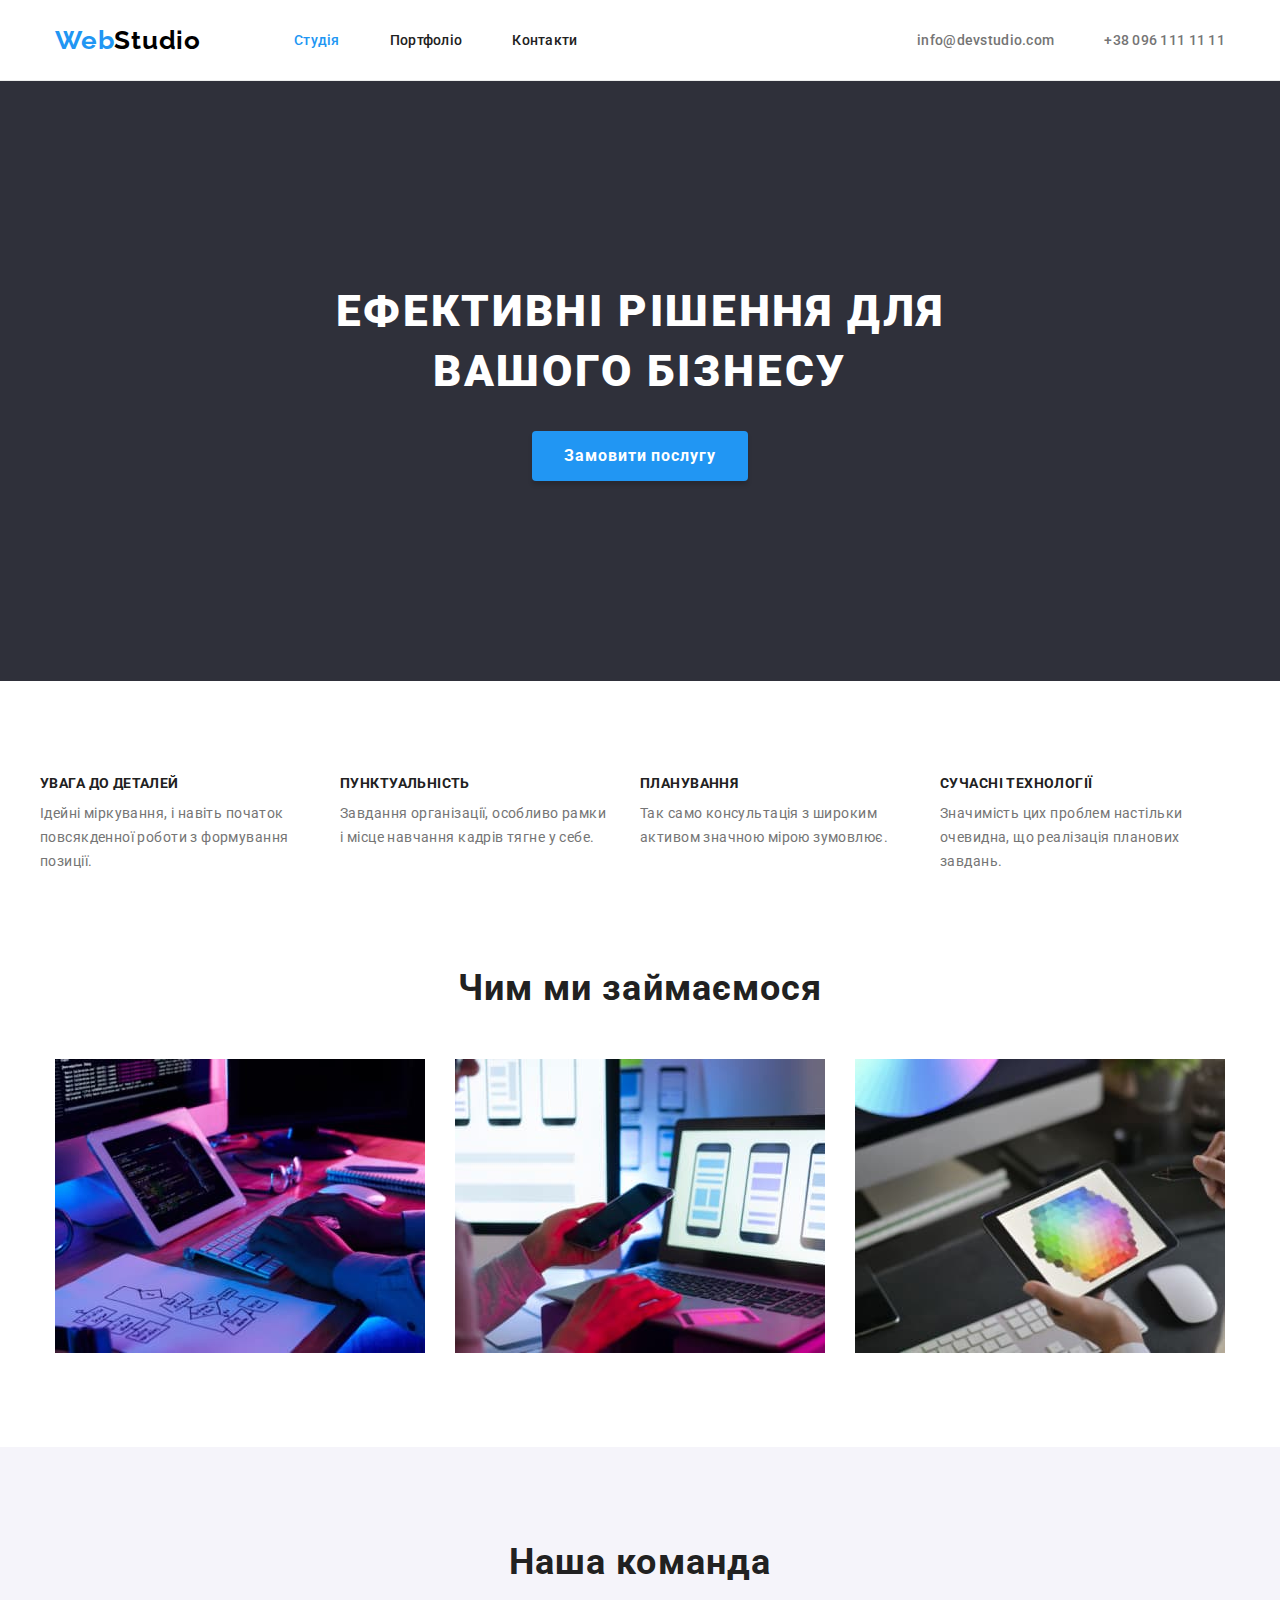
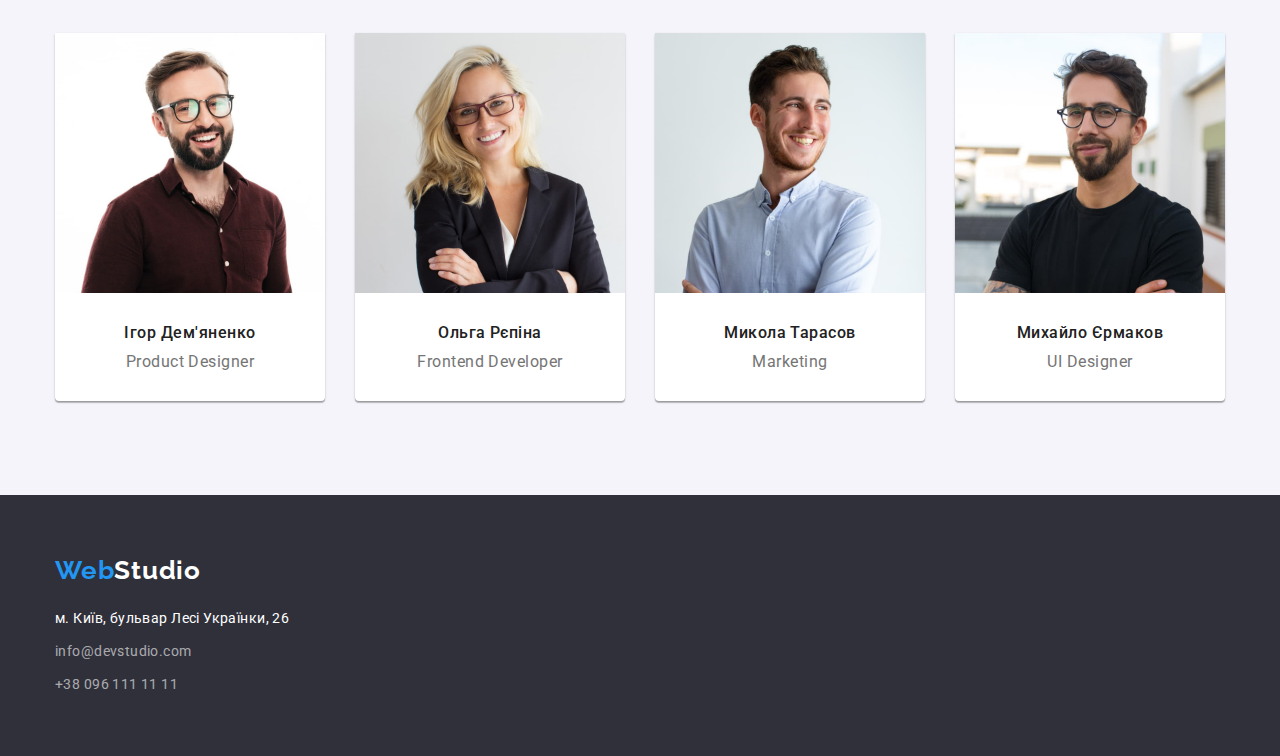
==== index.html @ 092432f2 "копіює файли проекту" ====
<!DOCTYPE html>
<html lang="uk">
  <head>
    <meta charset="UTF-8" />
    <meta http-equiv="X-UA-Compatible" content="IE=edge" />
    <meta name="viewport" content="width=device-width, initial-scale=1.0" />
    <title>WebStudio</title>
    <link rel="preconnect" href="https://fonts.googleapis.com" />
    <link rel="preconnect" href="https://fonts.gstatic.com" crossorigin />
    <link
      href="https://fonts.googleapis.com/css2?family=Raleway:wght@700&family=Roboto:wght@400;500;700;900&display=swap"
      rel="stylesheet"
    />
    <link
      rel="stylesheet"
      href="https://cdnjs.cloudflare.com/ajax/libs/modern-normalize/1.1.0/modern-normalize.min.css"
    />
    <link rel="stylesheet" href="./css/styles.css" />
  </head>
  <body>
    <header class="header">
      <div class="header-container container">
        <nav class="header-nav">
          <a href="/" class="logo link"
            ><span class="logo-first">Web</span
            ><span class="logo-second">Studio</span></a
          >
          <ul class="site-nav list">
            <li class="item"><a href="" class="link current">Студія</a></li>
            <li class="item">
              <a href="./portfolio.html" class="link">Портфоліо</a>
            </li>
            <li class="item"><a href="" class="link">Контакти</a></li>
          </ul>
        </nav>
        <ul class="address-header list">
          <li class="item">
            <a href="mailto:info@devstudio.com" class="header-contacts link"
              >info@devstudio.com</a
            >
          </li>
          <li class="item">
            <a href="tel:+380961111111" class="header-contacts link"
              >+38 096 111 11 11</a
            >
          </li>
        </ul>
      </div>
    </header>
    <main>
      <section class="hero">
        <div class="container">
          <h1 class="hero-title">
            Ефективні рішення для <br />
            вашого бізнесу
          </h1>
          <button type="button" class="button-hero">Замовити послугу</button>
        </div>
      </section>
      <section class="benefits section">
        <div class="container">
          <h2 class="section-title visually-hidden">Наші переваги</h2>
          <ul class="benefits-list list">
            <li class="item">
              <h3 class="title-benefits">УВАГА ДО ДЕТАЛЕЙ</h3>
              <p class="text-benefits">
                Ідейні міркування, і навіть початок повсякденної роботи з
                формування позиції.
              </p>
            </li>
            <li class="item">
              <h3 class="title-benefits">ПУНКТУАЛЬНІСТЬ</h3>
              <p class="text-benefits">
                Завдання організації, особливо рамки і місце навчання кадрів
                тягне у себе.
              </p>
            </li>
            <li class="item">
              <h3 class="title-benefits">ПЛАНУВАННЯ</h3>
              <p class="text-benefits">
                Так само консультація з широким активом значною мірою зумовлює.
              </p>
            </li>
            <li class="item">
              <h3 class="title-benefits">СУЧАСНІ ТЕХНОЛОГІЇ</h3>
              <p class="text-benefits">
                Значимість цих проблем настільки очевидна, що реалізація
                планових завдань.
              </p>
            </li>
          </ul>
        </div>
      </section>
      <section class="specialization section">
        <div class="container">
          <h2 class="specialization-title section-title">Чим ми займаємося</h2>
          <ul class="specialization-list list">
            <li class="item">
              <img
                class="specialization-image"
                src="./images/specialization1.jpg"
                alt="фронтенд"
                width="370"
              />
            </li>
            <li class="item">
              <img
                class="specialization-image"
                src="./images/specialization2.jpg"
                alt="розробка додатків"
                width="370"
              />
            </li>
            <li class="item">
              <img
                class="specialization-image"
                src="./images/specialization3.jpg"
                alt="розробка дизайну"
                width="370"
              />
            </li>
          </ul>
        </div>
      </section>
      <section class="team section">
        <div class="container">
          <h2 class="team-title section-title">Наша команда</h2>
          <ul class="team-list list">
            <li class="card-team">
              <img
                src="./images/igor-dem.jpg"
                alt="Product Designer Igor "
                width="270"
              />
              <h3 class="tean-name">Ігор Дем'яненко</h3>
              <p class="team-job">Product Designer</p>
            </li>
            <li class="card-team">
              <img
                src="./images/olga-rep.jpg"
                alt="Frontend Developer Olga"
                width="270"
              />
              <h3 class="tean-name">Ольга Рєпіна</h3>
              <p class="team-job">Frontend Developer</p>
            </li>
            <li class="card-team">
              <img
                src="./images/mukola-tar.jpg"
                alt="Marketing Mukola"
                width="270"
              />
              <h3 class="tean-name">Микола Тарасов</h3>
              <p class="team-job">Marketing</p>
            </li>
            <li class="card-team">
              <img
                src="./images/muxailo-erm.jpg"
                alt="Designer Muxailo"
                width="270"
              />
              <h3 class="tean-name">Михайло Єрмаков</h3>
              <p class="team-job">UI Designer</p>
            </li>
          </ul>
        </div>
      </section>
    </main>
    <footer class="footer">
      <div class="footer-container container">
        <a href="/" class="logo link"
          ><span class="logo-first">Web</span
          ><span class="logo-footer">Studio</span></a
        >
        <address class="address-footer">
          <ul class="address-footer-list list">
            <li class="item">
              <a
                href="https://goo.gl/maps/XgjmKiaME6EHn6Jn9"
                target="_blank"
                rel="noopener noreferrer nofollow"
                class="address-footer-lokation link"
                >м. Київ, бульвар Лесі Українки, 26</a
              >
            </li>
            <li class="item">
              <a
                href="mailto:info@devstudio.com"
                class="address-footer-link link"
                >info@devstudio.com</a
              >
            </li>
            <li class="item">
              <a href="tel:+380961111111" class="address-footer-link link"
                >+38 096 111 11 11</a
              >
            </li>
          </ul>
        </address>
      </div>
    </footer>
  </body>
</html>
---- css/styles.css ----
:root {
  --primery-text-color: #757575;
  --title-text-color: #212121;
  --accent-color: #2196f3;
  --accent-color-text: #ffffff;
  --background-color: #ffffff;
  --background-color-second: #f5f4fa;
  --backgraund-color-footer: #2f303a;
  --logo-font: "Raleway";
  --margin-card: 30px;
}

/* General style */

h1,
h2,
h3,
h4,
h5,
h6,
p,
ul {
  padding: 0px;
  margin: 0px;
}

img {
  display: block;
  max-width: 100%;
}

body {
  background-color: var(--background-color);
  color: var(--primery-text-color);
  font-family: "Roboto", sans-serif;
}

.list {
  list-style: none;
}

.link {
  text-decoration: none;
}

.button-pointer {
  cursor: pointer;
}

.container {
  width: 1200px;
  padding: 0px 15px;
  margin-right: auto;
  margin-left: auto;
  /* outline: 1px solid tomato; */
}

.section {
  padding-top: 94px;
  padding-bottom: 94px;
  /* padding-right: 15px;
  padding-left: 15px; */
}

/* header */
.header {
  border-bottom: 1px solid #ececec;
}

.logo {
  font-family: var(--logo-font);
  font-weight: 700;
  font-size: 26px;
  line-height: calc(31 / 26);
  letter-spacing: 0.03em;
}

.logo-first {
  color: var(--accent-color);
}

.logo-second {
  color: #000000;
}

.logo-footer {
  color: #ffffff;
}

/* Site navigatiot */

.header-container {
  display: flex;
  align-items: center;
  margin-top: 0px;
  margin-bottom: 0px;
}

.header-nav {
  display: flex;
  margin-top: 0px;
  margin-bottom: 0px;
  align-items: center;
}

.site-nav {
  display: flex;
  margin-top: 0px;
  margin-bottom: 0px;
  margin-left: 93px;
  padding-left: 0px;
}

.site-nav .item:not(:last-child) {
  margin-right: 50px;
}

.site-nav .link {
  display: block;
  font-weight: 500;
  font-size: 14px;
  line-height: calc(16 / 14);
  letter-spacing: 0.02em;
  color: var(--title-text-color);
  padding-top: 32px;
  padding-bottom: 32px;
}

.header-nav .link:hover,
.header-nav .link:focus {
  color: var(--accent-color);
}

.site-nav .link.current {
  color: var(--accent-color);
}

.address-header {
  display: flex;
  padding-left: 0px;
  margin-left: auto;
  margin-top: 0px;
  margin-bottom: 0px;
}

.address-header .item:not(:last-child) {
  margin-right: 50px;
}

.header-contacts {
  display: block;
  font-weight: 500;
  font-size: 14px;
  line-height: calc(16 / 14);
  letter-spacing: 0.02em;
  color: var(--primery-text-color);
  padding-top: 32px;
  padding-bottom: 32px;
}

.header-contacts:hover,
.header-contacts:focus {
  color: var(--accent-color);
}

/* Section hero */
.hero {
  background-color: var(--backgraund-color-footer);
  text-align: center;
  padding-top: 200px;
  padding-bottom: 200px;
}

.hero-title {
  font-weight: 900;
  font-size: 44px;
  line-height: calc(60 / 44);
  /* text-align: center; */
  margin-bottom: 30px;
  letter-spacing: 0.06em;
  text-transform: uppercase;
  color: var(--background-color);
}

.button-hero {
  padding-top: 10px;
  padding-bottom: 10px;
  padding-right: 32px;
  padding-left: 32px;
  background-color: var(--accent-color);
  box-shadow: 0px 4px 4px rgba(0, 0, 0, 0.15);
  border-radius: 4px;
  font-family: inherit;
  font-weight: 700;
  font-size: 16px;
  line-height: calc(30 / 16);
  letter-spacing: 0.06em;
  color: var(--background-color);
  border: none;
  cursor: pointer;
}

.button-hero:hover,
.button-hero:focus {
  background-color: #188ce8;
}

/* section our-benefits*/


.visually-hidden {
  position: absolute;
  white-space: nowrap;
  width: 1px;
  height: 1px;
  overflow: hidden;
  border: 0;
  padding: 0;
  clip: rect(0 0 0 0);
  clip-path: inset(50%);
  margin: -1px;
}

.benefits-list {
   display: flex;
   /* outline: 1px solid tomato; */
   margin-left: -30px;
   justify-content: center;
}

.benefits-list .item{
   flex-basis: calc(100% / 4 - 30px);
   /* margin-left: 30px; */
}

.benefits-list .item:not(:first-child){
   margin-left: 30px;
}

/* .benefits-list .item:first-child{
   margin-left: 0px;
} */

/* .benefits-list .item{
   flex-basis: 270px;
}

.benefits-list .item:not(:last-child) {
  margin-right: 30px;
} */

.title-benefits {
  margin-bottom: 10px;
  font-weight: 700;
  font-size: 14px;
  line-height: calc(16 / 14);
  letter-spacing: 0.03em;
  text-transform: uppercase;
  color: var(--title-text-color);
}

.text-benefits {
  font-weight: 400;
  font-size: 14px;
  line-height: calc(24 / 14);
  letter-spacing: 0.03em;
}

/* section specialization */

.specialization {
  padding-top: 0px;
}

.section-title {
  font-weight: 700;
  font-size: 36px;
  line-height: calc(42 / 36);
  text-align: center;
  letter-spacing: 0.03em;
  color: var(--title-text-color);
}

.specialization-title {
  margin-bottom: 50px;
}

.specialization-list {
  display: flex;
  justify-content: center;
}

.specialization-list .item:not(:last-child) {
  margin-right: 30px;
}

.specialization-image {
  display: block;
}

/* Section Team */

.team {
  background-color: var(--background-color-second);
}

.team-title {
  margin-bottom: 50px;
}

.team-list {
  display: flex;
  justify-content: center;
}

.card-team:not(:last-child) {
  margin-right: 30px;
}

.card-team img {
  display: block;
}

.card-team {
  background-color: var(--background-color);
  box-shadow: 0px 1px 3px rgba(0, 0, 0, 0.12), 0px 1px 1px rgba(0, 0, 0, 0.14),
    0px 2px 1px rgba(0, 0, 0, 0.2);
  border-radius: 0px 0px 4px 4px;
}

.tean-name {
  margin-top: 30px;
  font-weight: 500;
  font-size: 16px;
  line-height: calc(19 / 16);
  text-align: center;
  letter-spacing: 0.03em;
  color: var(--title-text-color);
}

.team-job {
  margin-top: 10px;
  margin-bottom: 30px;
  font-weight: 400;
  font-size: 16px;
  line-height: calc(19 / 16);
  text-align: center;
  letter-spacing: 0.03em;
}

/* Page portfolio */
/* section portfolio*/

.filter {
  display: flex;
  justify-content: center;
  margin-bottom: 50px;
}

.filter-item:not(:last-child) {
  margin-right: 8px;
}

.button-filter {
  padding-top: 6px;
  padding-bottom: 6px;
  padding-right: 22px;
  padding-left: 22px;
  background-color: var(--background-color-second);
  color: var(--title-text-color);
  border: none;
  border-radius: 4px;
  font-weight: 500;
  font-size: 16px;
  line-height: calc(26 / 16);
  letter-spacing: 0.03em;
  font-family: inherit;
  cursor: pointer;
}

.button-wide{
   padding-right: 25px;
   padding-left: 25px;
}

.button-filter:hover,
.button-filter:focus {
  background-color: var(--accent-color);
  color: var(--accent-color-text);
  /* padding-right: 25px;
  padding-left: 25px; */
}

.projects-list {
  display: flex;
  flex-wrap: wrap;
  margin-left: -30px;
  margin-top: -30px;
}

.projects-list .item {
  flex-basis: calc(100% / 3 - var(--margin-card));
  margin-left: 30px;
  margin-top: 30px;
}

.card-contens {
  padding: 20px 24px;
  border: 1px solid #eeeeee;
  border-top: none;
}

.card-title {
  margin-bottom: 4px;
  font-weight: 700;
  font-size: 18px;
  line-height: calc(36 / 18);
  letter-spacing: 0.06em;
  color: var(--title-text-color);
}

.card-text {
  font-weight: 400;
  font-size: 16px;
  line-height: 30px;
  letter-spacing: 0.03em;
}

/* footer */

.footer {
  background-color: #2f303a;
}

.footer-container {
  padding-top: 60px;
  padding-bottom: 60px;
  padding-left: 15px;
}

.address-footer {
  margin-top: 20px;
}

.address-footer-list {
  font-style: normal;
}

.address-footer-list li {
  display: block;
}

.address-footer-list .item:not(:last-child) {
  margin-bottom: 9px;
}

.address-footer-lokation {
  font-weight: 400;
  font-size: 14px;
  line-height: calc(24 / 14);
  letter-spacing: 0.03em;
  color: var(--background-color);
}

.address-footer-link {
  font-weight: 400;
  font-size: 14px;
  line-height: 24px;
  letter-spacing: 0.03em;
  color: rgba(255, 255, 255, 0.6);
}

.address-footer-list a:hover,
.address-footer-list a:focus {
  color: var(--accent-color);
}
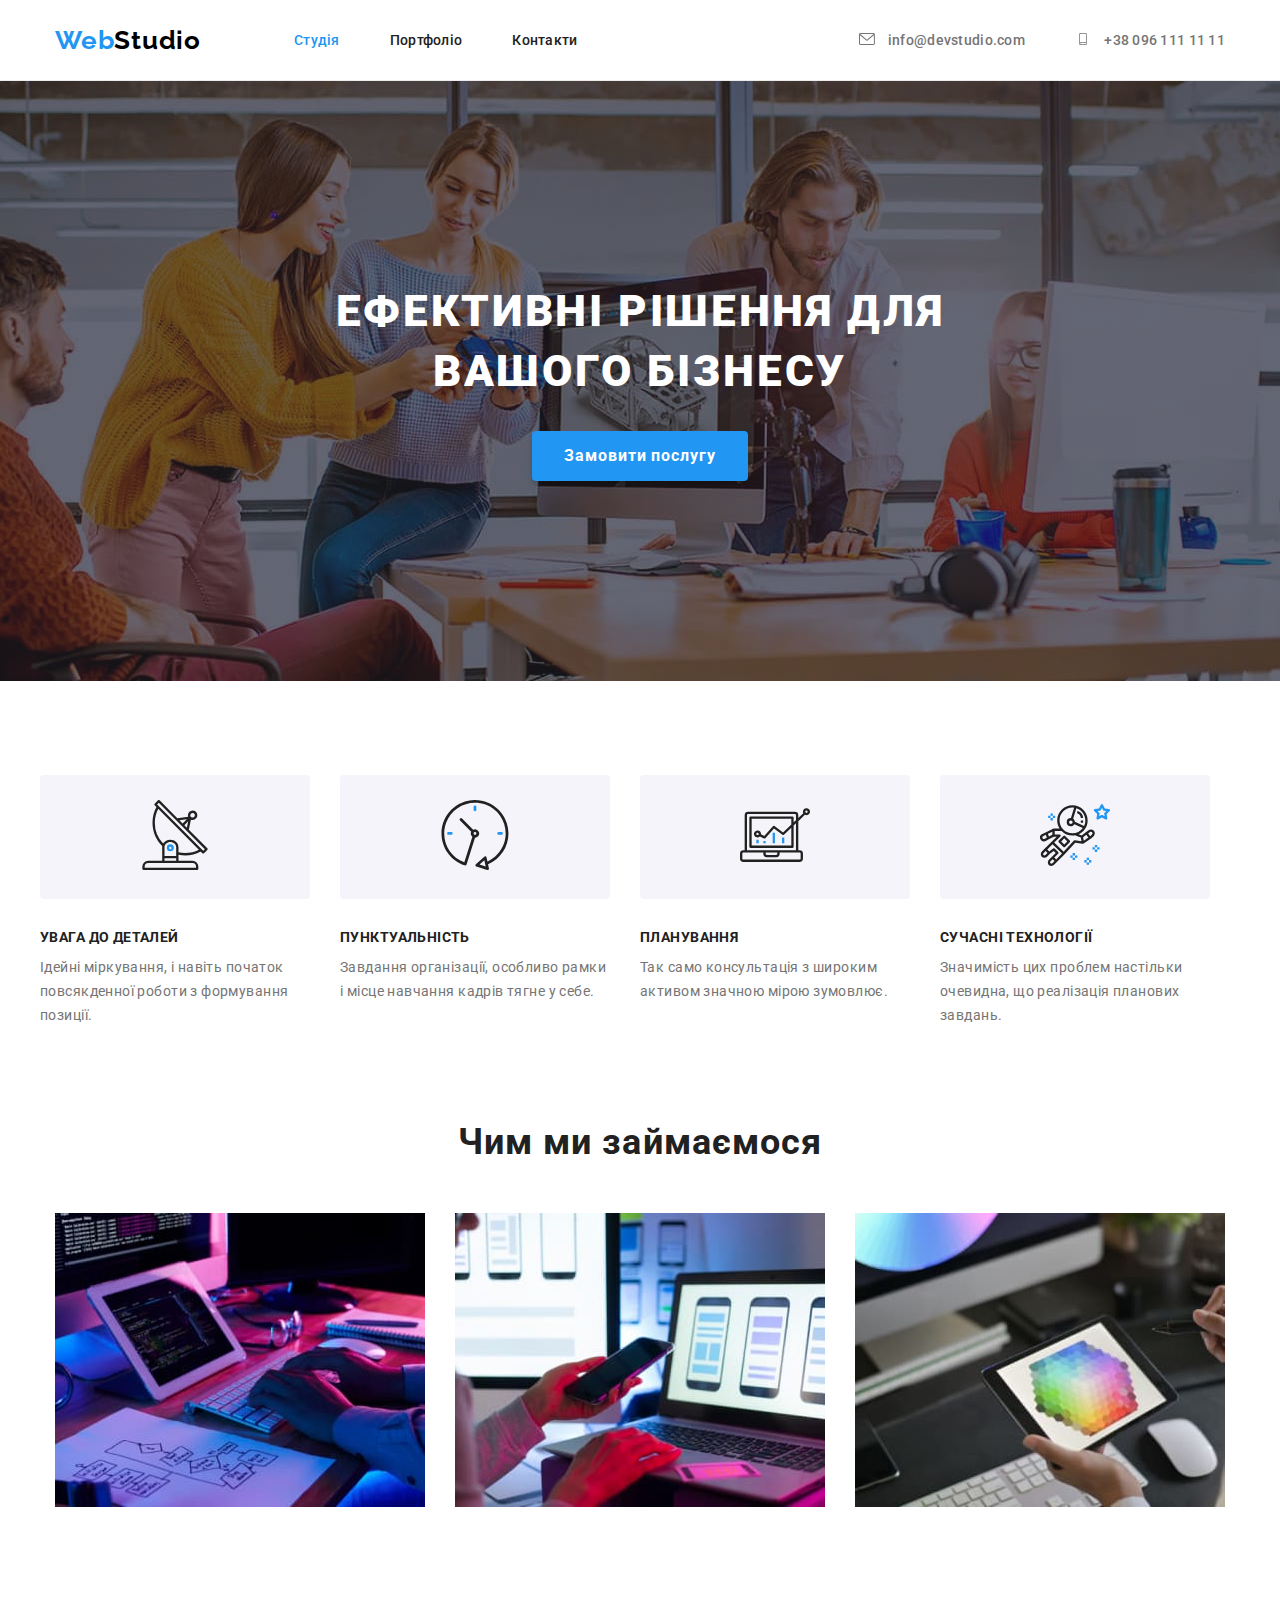
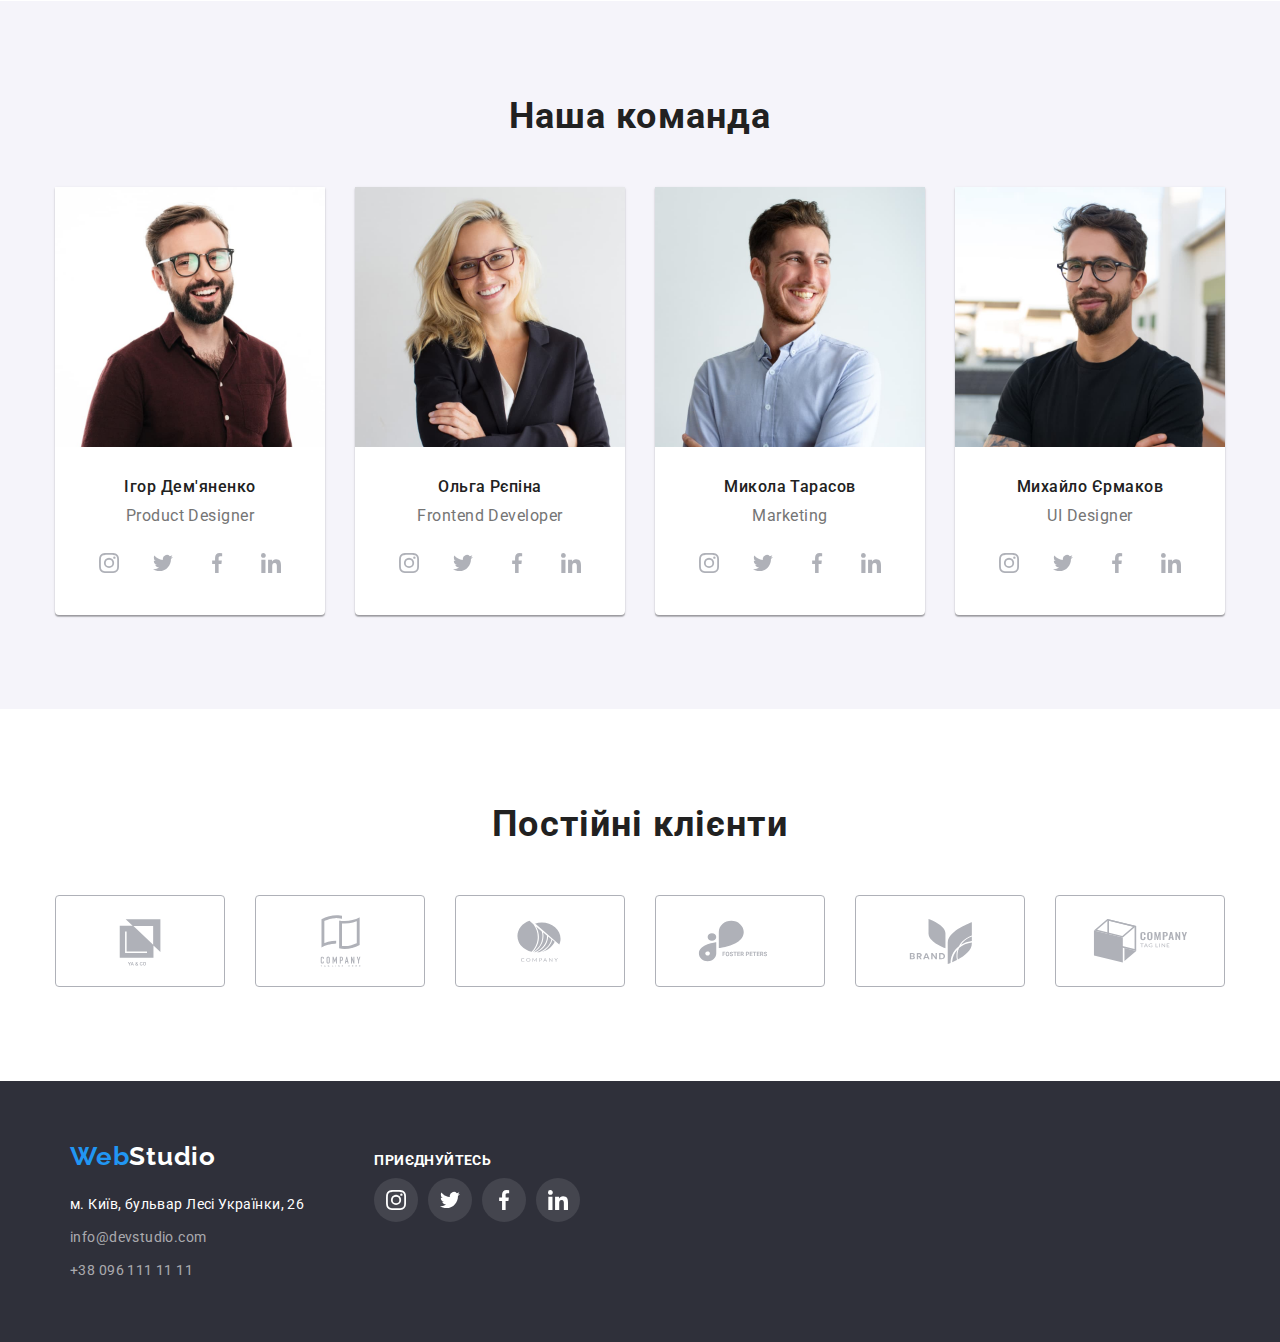
==== commit 5ae6c62c: "добавляє svg іконкі" ====
--- a/index.html
+++ b/index.html
@@ -35,13 +35,19 @@
         </nav>
         <ul class="address-header list">
           <li class="item">
-            <a href="mailto:info@devstudio.com" class="header-contacts link"
-              >info@devstudio.com</a
+            <a href="mailto:info@devstudio.com" class="header-contacts link">
+              <svg class="icon" width="16" height="12">
+                <use href="./images/icons.svg#envelope"></use>
+              </svg>
+              info@devstudio.com</a
             >
           </li>
           <li class="item">
-            <a href="tel:+380961111111" class="header-contacts link"
-              >+38 096 111 11 11</a
+            <a href="tel:+380961111111" class="header-contacts link">
+              <svg class="icon" width="16" height="12">
+                <use href="./images/icons.svg#smartphone"></use>
+              </svg>
+              +38 096 111 11 11</a
             >
           </li>
         </ul>
@@ -62,6 +68,11 @@
           <h2 class="section-title visually-hidden">Наші переваги</h2>
           <ul class="benefits-list list">
             <li class="item">
+              <div class="benefit-thumb">
+                <svg class="benefit-icon" width="70" height="70">
+                  <use href="./images/icons.svg#antenna"></use>
+                </svg>
+              </div>
               <h3 class="title-benefits">УВАГА ДО ДЕТАЛЕЙ</h3>
               <p class="text-benefits">
                 Ідейні міркування, і навіть початок повсякденної роботи з
@@ -69,6 +80,11 @@
               </p>
             </li>
             <li class="item">
+              <div class="benefit-thumb">
+                <svg class="benefit-icon" width="70" height="70">
+                  <use href="./images/icons.svg#clock"></use>
+                </svg>
+              </div>
               <h3 class="title-benefits">ПУНКТУАЛЬНІСТЬ</h3>
               <p class="text-benefits">
                 Завдання організації, особливо рамки і місце навчання кадрів
@@ -76,12 +92,22 @@
               </p>
             </li>
             <li class="item">
+              <div class="benefit-thumb">
+                <svg class="benefit-icon" width="70" height="70">
+                  <use href="./images/icons.svg#diagram"></use>
+                </svg>
+              </div>
               <h3 class="title-benefits">ПЛАНУВАННЯ</h3>
               <p class="text-benefits">
                 Так само консультація з широким активом значною мірою зумовлює.
               </p>
             </li>
             <li class="item">
+              <div class="benefit-thumb">
+                <svg class="benefit-icon" width="70" height="70">
+                  <use href="./images/icons.svg#astronaut"></use>
+                </svg>
+              </div>
               <h3 class="title-benefits">СУЧАСНІ ТЕХНОЛОГІЇ</h3>
               <p class="text-benefits">
                 Значимість цих проблем настільки очевидна, що реалізація
@@ -134,6 +160,58 @@
               />
               <h3 class="tean-name">Ігор Дем'яненко</h3>
               <p class="team-job">Product Designer</p>
+              <div class="social-container">
+                <ul class="social-list list">
+                  <li class="social-item">
+                    <a
+                      href="#"
+                      target="_blank"
+                      rel="noopener noreferrer nofollow"
+                      class="social-link link"
+                    >
+                      <svg class="social-icon" width="20" height="20">
+                        <use href="./images/icons.svg#instagram"></use>
+                      </svg>
+                    </a>
+                  </li>
+                  <li class="social-item">
+                    <a
+                      href="#"
+                      target="_blank"
+                      rel="noopener noreferrer nofollow"
+                      class="social-link link"
+                    >
+                      <svg class="social-icon" width="20" height="20">
+                        <use href="./images/icons.svg#twitter"></use>
+                      </svg>
+                    </a>
+                  </li>
+                  <li class="social-item">
+                    <a
+                      href="#"
+                      target="_blank"
+                      rel="noopener noreferrer nofollow"
+                      class="social-link link"
+                    >
+                      <svg class="social-icon" width="20" height="20">
+                        <use href="./images/icons.svg#facebook"></use>
+                      </svg>
+                    </a>
+                  </li>
+                  <li class="social-item">
+                    <a
+                      href="#"
+                      target="_blank"
+                      rel="noopener noreferrer nofollow"
+                      class="social-link link"
+                    >
+                      <svg class="social-icon" width="20" height="20">
+                        <use href="./images/icons.svg#linkedin"></use>
+                      </svg>
+                    </a>
+                  </li>
+                </ul>
+              </div>
             </li>
             <li class="card-team">
               <img
@@ -143,6 +221,58 @@
               />
               <h3 class="tean-name">Ольга Рєпіна</h3>
               <p class="team-job">Frontend Developer</p>
+              <div class="social-container">
+                <ul class="social-list list">
+                  <li class="social-item">
+                    <a
+                      href="#"
+                      target="_blank"
+                      rel="noopener noreferrer nofollow"
+                      class="social-link link"
+                    >
+                      <svg class="social-icon" width="20" height="20">
+                        <use href="./images/icons.svg#instagram"></use>
+                      </svg>
+                    </a>
+                  </li>
+                  <li class="social-item">
+                    <a
+                      href="#"
+                      target="_blank"
+                      rel="noopener noreferrer nofollow"
+                      class="social-link link"
+                    >
+                      <svg class="social-icon" width="20" height="20">
+                        <use href="./images/icons.svg#twitter"></use>
+                      </svg>
+                    </a>
+                  </li>
+                  <li class="social-item">
+                    <a
+                      href="#"
+                      target="_blank"
+                      rel="noopener noreferrer nofollow"
+                      class="social-link link"
+                    >
+                      <svg class="social-icon" width="20" height="20">
+                        <use href="./images/icons.svg#facebook"></use>
+                      </svg>
+                    </a>
+                  </li>
+                  <li class="social-item">
+                    <a
+                      href="#"
+                      target="_blank"
+                      rel="noopener noreferrer nofollow"
+                      class="social-link link"
+                    >
+                      <svg class="social-icon" width="20" height="20">
+                        <use href="./images/icons.svg#linkedin"></use>
+                      </svg>
+                    </a>
+                  </li>
+                </ul>
+              </div>
             </li>
             <li class="card-team">
               <img
@@ -152,6 +282,58 @@
               />
               <h3 class="tean-name">Микола Тарасов</h3>
               <p class="team-job">Marketing</p>
+              <div class="social-container">
+                <ul class="social-list list">
+                  <li class="social-item">
+                    <a
+                      href="#"
+                      target="_blank"
+                      rel="noopener noreferrer nofollow"
+                      class="social-link link"
+                    >
+                      <svg class="social-icon" width="20" height="20">
+                        <use href="./images/icons.svg#instagram"></use>
+                      </svg>
+                    </a>
+                  </li>
+                  <li class="social-item">
+                    <a
+                      href="#"
+                      target="_blank"
+                      rel="noopener noreferrer nofollow"
+                      class="social-link link"
+                    >
+                      <svg class="social-icon" width="20" height="20">
+                        <use href="./images/icons.svg#twitter"></use>
+                      </svg>
+                    </a>
+                  </li>
+                  <li class="social-item">
+                    <a
+                      href="#"
+                      target="_blank"
+                      rel="noopener noreferrer nofollow"
+                      class="social-link link"
+                    >
+                      <svg class="social-icon" width="20" height="20">
+                        <use href="./images/icons.svg#facebook"></use>
+                      </svg>
+                    </a>
+                  </li>
+                  <li class="social-item">
+                    <a
+                      href="#"
+                      target="_blank"
+                      rel="noopener noreferrer nofollow"
+                      class="social-link link"
+                    >
+                      <svg class="social-icon" width="20" height="20">
+                        <use href="./images/icons.svg#linkedin"></use>
+                      </svg>
+                    </a>
+                  </li>
+                </ul>
+              </div>
             </li>
             <li class="card-team">
               <img
@@ -161,6 +343,137 @@
               />
               <h3 class="tean-name">Михайло Єрмаков</h3>
               <p class="team-job">UI Designer</p>
+              <div class="social-container">
+                <ul class="social-list list">
+                  <li class="social-item">
+                    <a
+                      href="#"
+                      target="_blank"
+                      rel="noopener noreferrer nofollow"
+                      class="social-link link"
+                    >
+                      <svg class="social-icon" width="20" height="20">
+                        <use href="./images/icons.svg#instagram"></use>
+                      </svg>
+                    </a>
+                  </li>
+                  <li class="social-item">
+                    <a
+                      href="#"
+                      target="_blank"
+                      rel="noopener noreferrer nofollow"
+                      class="social-link link"
+                    >
+                      <svg class="social-icon" width="20" height="20">
+                        <use href="./images/icons.svg#twitter"></use>
+                      </svg>
+                    </a>
+                  </li>
+                  <li class="social-item">
+                    <a
+                      href="#"
+                      target="_blank"
+                      rel="noopener noreferrer nofollow"
+                      class="social-link link"
+                    >
+                      <svg class="social-icon" width="20" height="20">
+                        <use href="./images/icons.svg#facebook"></use>
+                      </svg>
+                    </a>
+                  </li>
+                  <li class="social-item">
+                    <a
+                      href="#"
+                      target="_blank"
+                      rel="noopener noreferrer nofollow"
+                      class="social-link link"
+                    >
+                      <svg class="social-icon" width="20" height="20">
+                        <use href="./images/icons.svg#linkedin"></use>
+                      </svg>
+                    </a>
+                  </li>
+                </ul>
+              </div>
+            </li>
+          </ul>
+        </div>
+      </section>
+      <section class="client section">
+        <div class="container">
+          <h2 class="client-title section-title">Постійні клієнти</h2>
+          <ul class="client-list list">
+            <li class="client-item">
+              <a
+                href="#"
+                target="_blank"
+                rel="noopener noreferrer nofollow"
+                class="client-link link"
+              >
+                <svg class="button-client" width="106px" height="60px">
+                  <use href="./images/icons.svg#company1"></use>
+                </svg>
+              </a>
+            </li>
+            <li class="client-item">
+              <a
+                href="#"
+                target="_blank"
+                rel="noopener noreferrer nofollow"
+                class="client-link link"
+              >
+                <svg class="button-client" width="106px" height="60px">
+                  <use href="./images/icons.svg#company2"></use>
+                </svg>
+              </a>
+            </li>
+            <li class="client-item">
+              <a
+                href="#"
+                target="_blank"
+                rel="noopener noreferrer nofollow"
+                class="client-link link"
+              >
+                <svg class="button-client" width="106px" height="60px">
+                  <use href="./images/icons.svg#company3"></use>
+                </svg>
+              </a>
+            </li>
+            <li class="client-item">
+              <a
+                href="#"
+                target="_blank"
+                rel="noopener noreferrer nofollow"
+                class="client-link link"
+              >
+                <svg class="button-client" width="106px" height="60px">
+                  <use href="./images/icons.svg#company4"></use>
+                </svg>
+              </a>
+            </li>
+            <li class="client-item">
+              <a
+                href="#"
+                target="_blank"
+                rel="noopener noreferrer nofollow"
+                class="client-link link"
+              >
+                <svg class="button-client" width="106px" height="60px">
+                  <use href="./images/icons.svg#company5"></use>
+                </svg>
+              </a>
+            </li>
+            <li class="client-item">
+              <a
+                href="#"
+                target="_blank"
+                rel="noopener noreferrer nofollow"
+                class="client-link link"
+              >
+                <svg class="button-client" width="106px" height="60px">
+                  <use href="./images/icons.svg#company6"></use>
+                </svg>
+              </a>
             </li>
           </ul>
         </div>
@@ -168,35 +481,92 @@
     </main>
     <footer class="footer">
       <div class="footer-container container">
-        <a href="/" class="logo link"
-          ><span class="logo-first">Web</span
-          ><span class="logo-footer">Studio</span></a
-        >
-        <address class="address-footer">
-          <ul class="address-footer-list list">
-            <li class="item">
-              <a
-                href="https://goo.gl/maps/XgjmKiaME6EHn6Jn9"
-                target="_blank"
-                rel="noopener noreferrer nofollow"
-                class="address-footer-lokation link"
-                >м. Київ, бульвар Лесі Українки, 26</a
-              >
-            </li>
-            <li class="item">
-              <a
-                href="mailto:info@devstudio.com"
-                class="address-footer-link link"
-                >info@devstudio.com</a
-              >
-            </li>
-            <li class="item">
-              <a href="tel:+380961111111" class="address-footer-link link"
-                >+38 096 111 11 11</a
-              >
-            </li>
-          </ul>
-        </address>
+        <div class="footer-box">
+          <a href="/" class="logo link"
+            ><span class="logo-first">Web</span
+            ><span class="logo-footer">Studio</span></a
+          >
+          <address class="address-footer">
+            <ul class="address-footer-list list">
+              <li class="item">
+                <a
+                  href="https://goo.gl/maps/XgjmKiaME6EHn6Jn9"
+                  target="_blank"
+                  rel="noopener noreferrer nofollow"
+                  class="address-footer-lokation link"
+                  >м. Київ, бульвар Лесі Українки, 26</a
+                >
+              </li>
+              <li class="item">
+                <a
+                  href="mailto:info@devstudio.com"
+                  class="address-footer-link link"
+                  >info@devstudio.com</a
+                >
+              </li>
+              <li class="item">
+                <a href="tel:+380961111111" class="address-footer-link link"
+                  >+38 096 111 11 11</a
+                >
+              </li>
+            </ul>
+          </address>
+        </div>
+        <div class="footer-social-box">
+          <h3 class="social-title-footer">приєднуйтесь</h3>
+          <div class="social-container-footer">
+            <ul class="social-list list">
+              <li class="social-item social-item-footer">
+                <a
+                  href="#"
+                  target="_blank"
+                  rel="noopener noreferrer nofollow"
+                  class="social-link link"
+                >
+                  <svg class="social-icon-footer" width="20" height="20">
+                    <use href="./images/icons.svg#instagram"></use>
+                  </svg>
+                </a>
+              </li>
+              <li class="social-item social-item-footer">
+                <a
+                  href="#"
+                  target="_blank"
+                  rel="noopener noreferrer nofollow"
+                  class="social-link link"
+                >
+                  <svg class="social-icon-footer" width="20" height="20">
+                    <use href="./images/icons.svg#twitter"></use>
+                  </svg>
+                </a>
+              </li>
+              <li class="social-item social-item-footer">
+                <a
+                  href="#"
+                  target="_blank"
+                  rel="noopener noreferrer nofollow"
+                  class="social-link link"
+                >
+                  <svg class="social-icon-footer" width="20" height="20">
+                    <use href="./images/icons.svg#facebook"></use>
+                  </svg>
+                </a>
+              </li>
+              <li class="social-item social-item-footer">
+                <a
+                  href="#"
+                  target="_blank"
+                  rel="noopener noreferrer nofollow"
+                  class="social-link link"
+                >
+                  <svg class="social-icon-footer" width="20" height="20">
+                    <use href="./images/icons.svg#linkedin"></use>
+                  </svg>
+                </a>
+              </li>
+            </ul>
+          </div>
+        </div>
       </div>
     </footer>
   </body>
--- a/css/styles.css
+++ b/css/styles.css
@@ -8,6 +8,7 @@
   --backgraund-color-footer: #2f303a;
   --logo-font: "Raleway";
   --margin-card: 30px;
+  --icon-color: #afb1b8;
 }
 
 /* General style */
@@ -58,8 +59,6 @@
 .section {
   padding-top: 94px;
   padding-bottom: 94px;
-  /* padding-right: 15px;
-  padding-left: 15px; */
 }
 
 /* header */
@@ -137,6 +136,7 @@
 
 .address-header {
   display: flex;
+  /* align-items: center; */
   padding-left: 0px;
   margin-left: auto;
   margin-top: 0px;
@@ -163,12 +163,36 @@
   color: var(--accent-color);
 }
 
+.icon {
+  margin-right: 10px;
+  fill: currentColor;
+}
+
+.header-contacts:hover .icon,
+.header-contacts:focus .icon {
+  fill: var(--accent-color);
+}
+
 /* Section hero */
 .hero {
   background-color: var(--backgraund-color-footer);
   text-align: center;
   padding-top: 200px;
   padding-bottom: 200px;
+
+  max-width: 1600px;
+  margin-right: auto;
+  margin-left: auto;
+
+  background-image: linear-gradient(
+      to right,
+      rgba(47, 48, 58, 0.4),
+      rgba(47, 48, 58, 0.4)
+    ),
+    url(../images/hero-img.jpg);
+  background-repeat: no-repeat;
+  background-size: cover;
+  background-position: center;
 }
 
 .hero-title {
@@ -207,7 +231,6 @@
 
 /* section our-benefits*/
 
-
 .visually-hidden {
   position: absolute;
   white-space: nowrap;
@@ -222,32 +245,27 @@
 }
 
 .benefits-list {
-   display: flex;
-   /* outline: 1px solid tomato; */
-   margin-left: -30px;
-   justify-content: center;
-}
-
-.benefits-list .item{
-   flex-basis: calc(100% / 4 - 30px);
-   /* margin-left: 30px; */
-}
-
-.benefits-list .item:not(:first-child){
-   margin-left: 30px;
-}
-
-/* .benefits-list .item:first-child{
-   margin-left: 0px;
-} */
-
-/* .benefits-list .item{
-   flex-basis: 270px;
-}
-
-.benefits-list .item:not(:last-child) {
-  margin-right: 30px;
-} */
+  display: flex;
+  /* outline: 1px solid tomato; */
+  margin-left: -30px;
+  justify-content: center;
+}
+
+.benefits-list .item {
+  flex-basis: calc(100% / 4 - 30px);
+  /* margin-left: -30px; */
+}
+
+.benefits-list .item:not(:first-child) {
+  margin-left: 30px;
+}
+
+.benefit-thumb {
+  background-color: var(--background-color-second);
+  padding: 25px 100px;
+  border-radius: 4px;
+  margin-bottom: 30px;
+}
 
 .title-benefits {
   margin-bottom: 10px;
@@ -340,7 +358,7 @@
 
 .team-job {
   margin-top: 10px;
-  margin-bottom: 30px;
+  margin-bottom: 16px;
   font-weight: 400;
   font-size: 16px;
   line-height: calc(19 / 16);
@@ -348,8 +366,90 @@
   letter-spacing: 0.03em;
 }
 
-/* Page portfolio */
-/* section portfolio*/
+.social-container {
+  margin-bottom: 30px;
+}
+
+.social-list {
+  display: flex;
+  justify-content: center;
+}
+
+.social-item {
+  width: 44px;
+  height: 44px;
+  border-radius: 50%;
+  background-color: var(--background-color);
+  color: var(--icon-color);
+}
+
+.social-item:hover,
+.social-item:focus {
+  background-color: var(--accent-color);
+}
+
+.social-item:not(:last-child) {
+  margin-right: 10px;
+}
+
+.social-link {
+  display: flex;
+  align-items: center;
+  justify-content: center;
+  width: 100%;
+  height: 100%;
+  color: var(--icon-color);
+}
+
+.social-icon {
+  fill: currentColor;
+}
+
+.social-item:hover .social-icon,
+.social-item:focus .social-icon {
+  fill: var(--accent-color-text);
+}
+
+/* section client */
+
+.client-title {
+  margin-bottom: 50px;
+}
+
+.client-list {
+  display: flex;
+  justify-content: center;
+}
+.client-item:not(:last-child) {
+  margin-right: 30px;
+}
+
+.client-link {
+  display: block;
+  width: 170px;
+  height: 92px;
+  padding: 16px 32px;
+  border: 1px solid var(--icon-color);
+  border-radius: 4px;
+  color: var(--icon-color);
+}
+
+.client-link:hover,
+.client-link:focus {
+  border: 1px solid var(--accent-color);
+  border-radius: 4px;
+}
+
+.button-client {
+  fill: currentColor;
+}
+
+.client-link:hover .button-client,
+.client-link:focus .button-client {
+  fill: var(--accent-color);
+}
+
+/* Section portfolio*/
 
 .filter {
   display: flex;
@@ -378,17 +478,10 @@
   cursor: pointer;
 }
 
-.button-wide{
-   padding-right: 25px;
-   padding-left: 25px;
-}
-
 .button-filter:hover,
 .button-filter:focus {
   background-color: var(--accent-color);
   color: var(--accent-color-text);
-  /* padding-right: 25px;
-  padding-left: 25px; */
 }
 
 .projects-list {
@@ -402,6 +495,12 @@
   flex-basis: calc(100% / 3 - var(--margin-card));
   margin-left: 30px;
   margin-top: 30px;
+}
+
+.portfolio-card:hover,
+.portfolio-card:focus {
+  box-shadow: 0px 1px 1px rgba(0, 0, 0, 0.12), 0px 4px 4px rgba(0, 0, 0, 0.06),
+    1px 4px 6px rgba(0, 0, 0, 0.16);
 }
 
 .card-contens {
@@ -433,9 +532,15 @@
 }
 
 .footer-container {
+  display: flex;
+  align-items: baseline;
+}
+
+.footer-box {
   padding-top: 60px;
   padding-bottom: 60px;
   padding-left: 15px;
+  margin-right: 70px;
 }
 
 .address-footer {
@@ -474,3 +579,28 @@
 .address-footer-list a:focus {
   color: var(--accent-color);
 }
+
+.social-title-footer {
+  margin-bottom: 10px;
+  font-weight: 700;
+  font-size: 14px;
+  line-height: calc(16 / 14);
+  letter-spacing: 0.03em;
+  text-transform: uppercase;
+  color: var(--accent-color-text);
+}
+
+.social-container-footer {
+}
+
+.social-item-footer {
+  width: 44px;
+  height: 44px;
+  border-radius: 50%;
+  background-color: rgba(255, 255, 255, 0.1);
+  color: var(--background-color);
+}
+
+.social-icon-footer {
+  fill: var(--accent-color-text);
+}
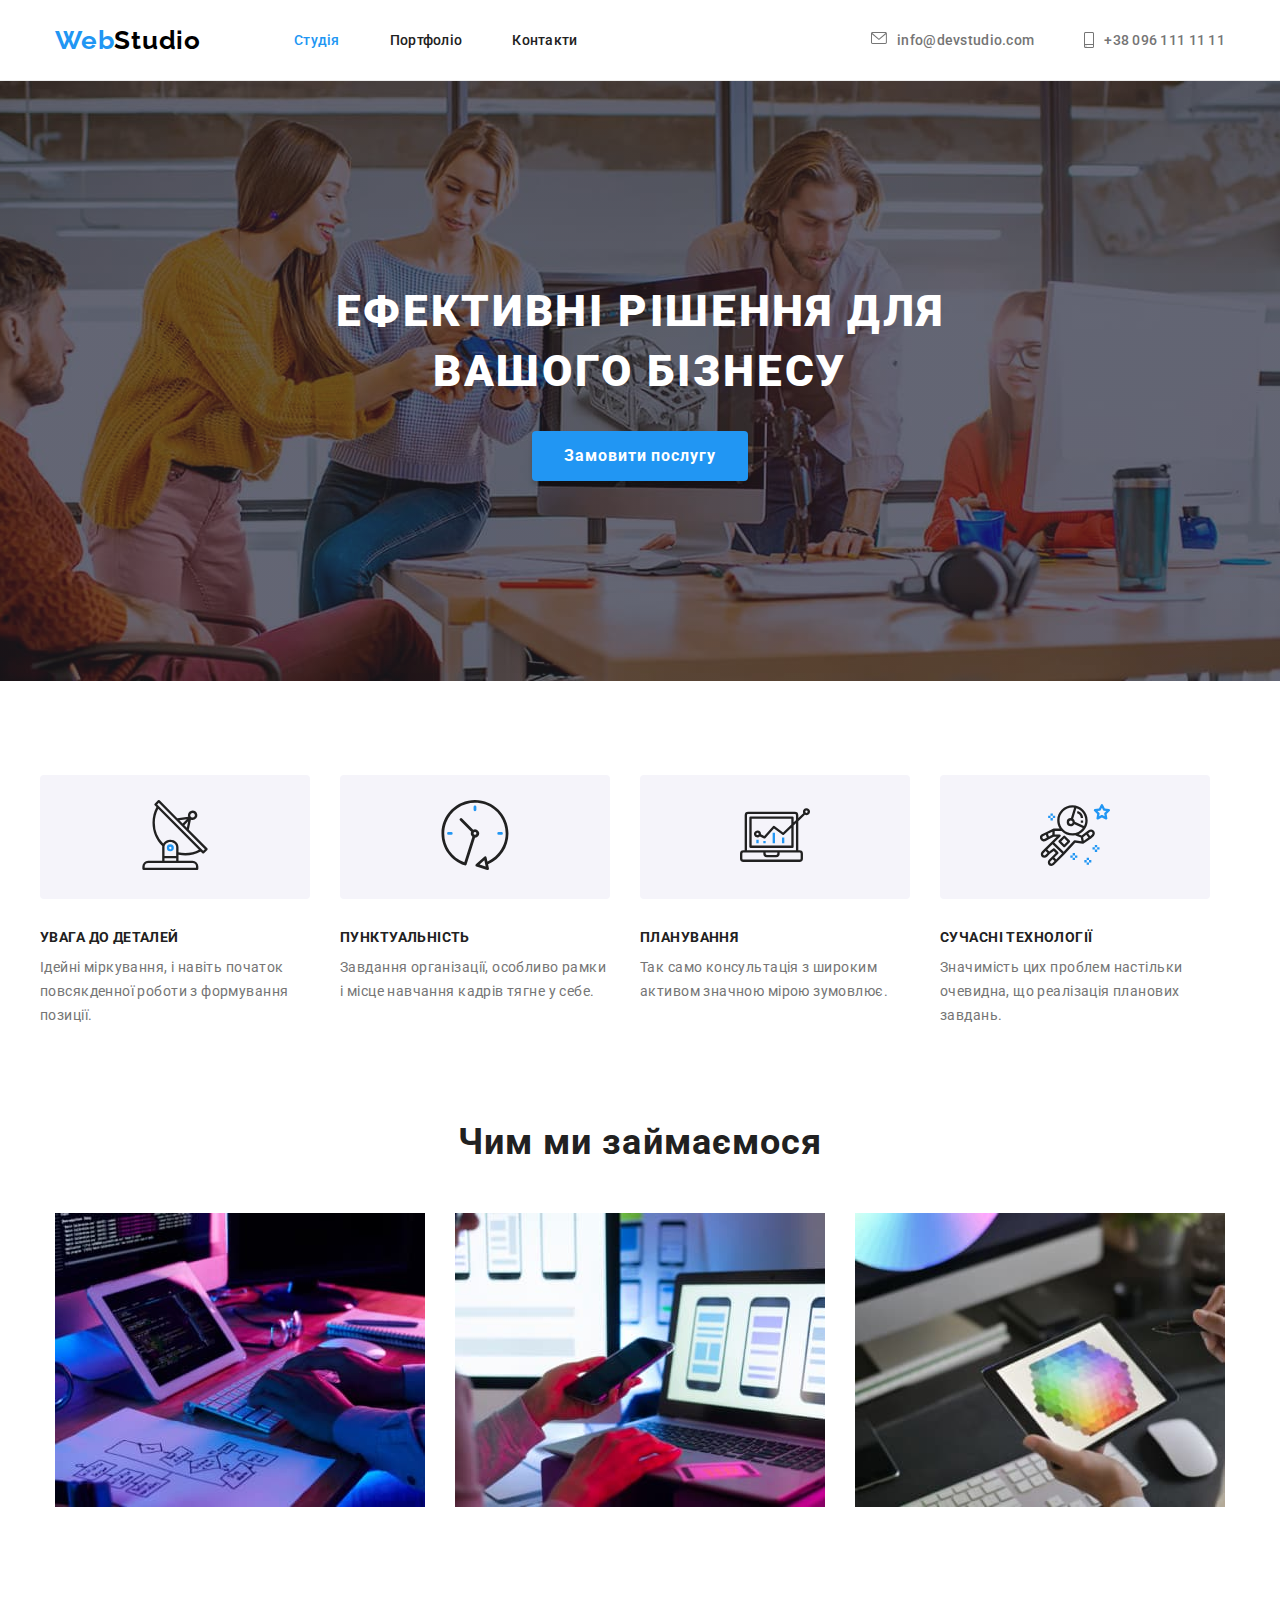
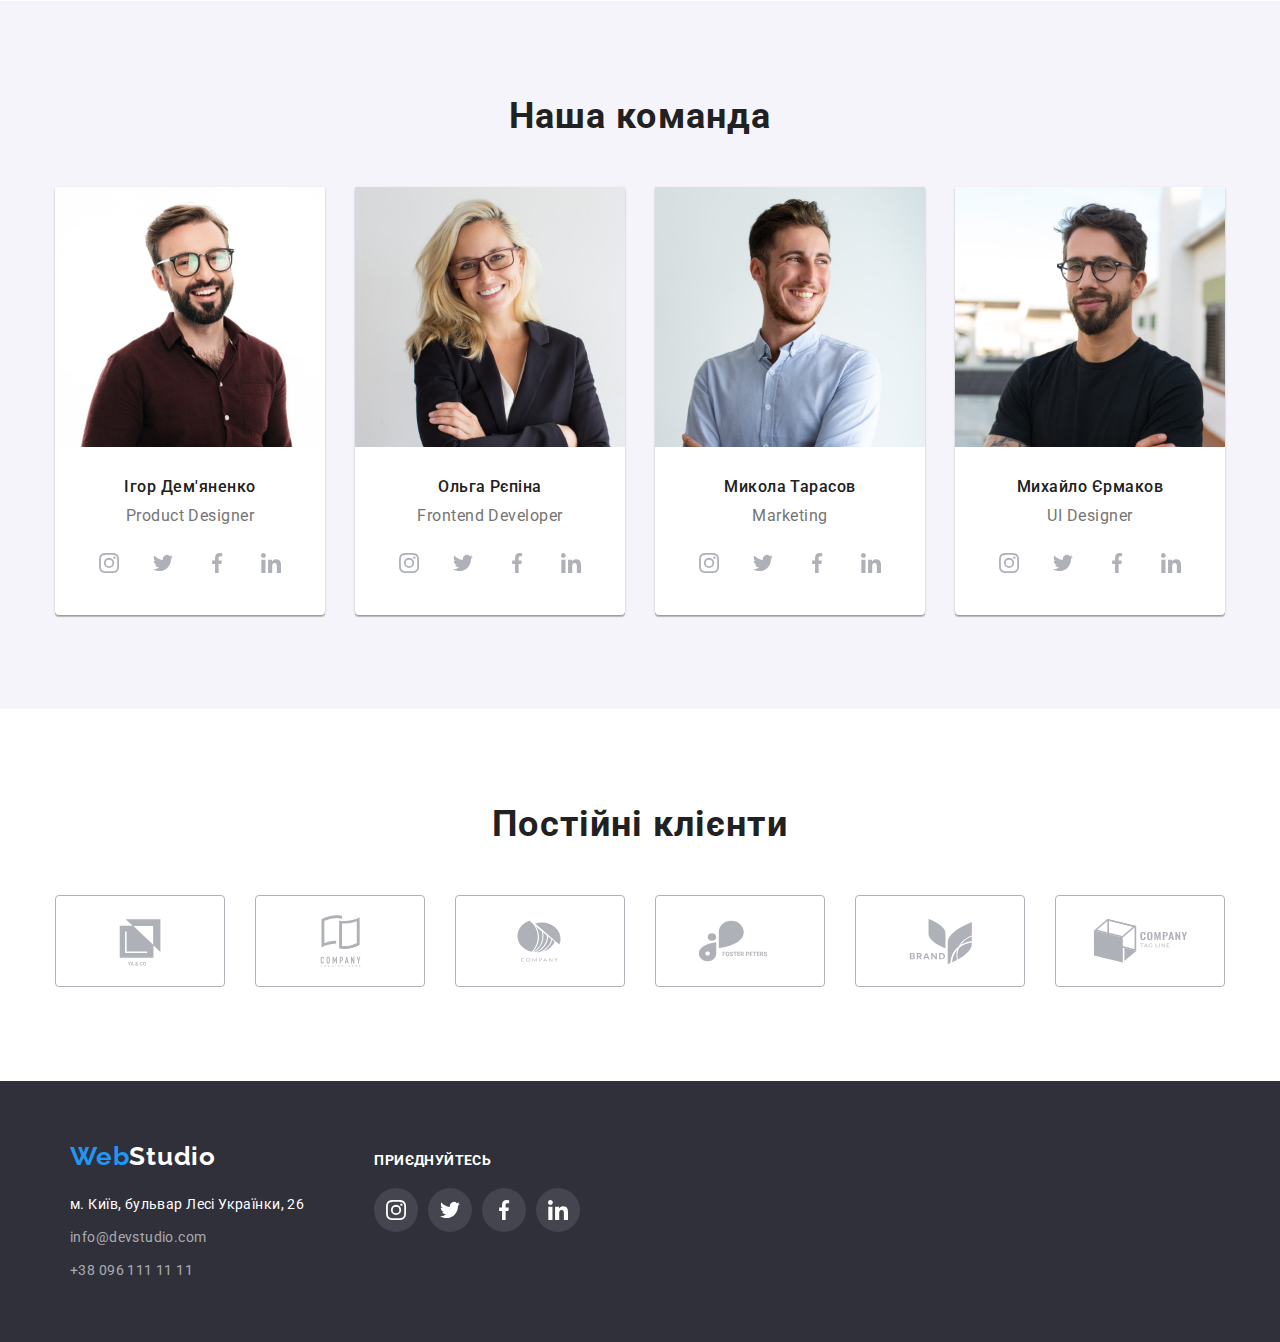
==== commit d1251d65: "задає флекс контактам в хедері" ====
--- a/index.html
+++ b/index.html
@@ -44,7 +44,7 @@
           </li>
           <li class="item">
             <a href="tel:+380961111111" class="header-contacts link">
-              <svg class="icon" width="16" height="12">
+              <svg class="icon" width="10" height="16">
                 <use href="./images/icons.svg#smartphone"></use>
               </svg>
               +38 096 111 11 11</a
--- a/css/styles.css
+++ b/css/styles.css
@@ -136,7 +136,6 @@
 
 .address-header {
   display: flex;
-  /* align-items: center; */
   padding-left: 0px;
   margin-left: auto;
   margin-top: 0px;
@@ -148,7 +147,7 @@
 }
 
 .header-contacts {
-  display: block;
+   display: flex;
   font-weight: 500;
   font-size: 14px;
   line-height: calc(16 / 14);
@@ -581,7 +580,7 @@
 }
 
 .social-title-footer {
-  margin-bottom: 10px;
+  margin-bottom: 20px;
   font-weight: 700;
   font-size: 14px;
   line-height: calc(16 / 14);
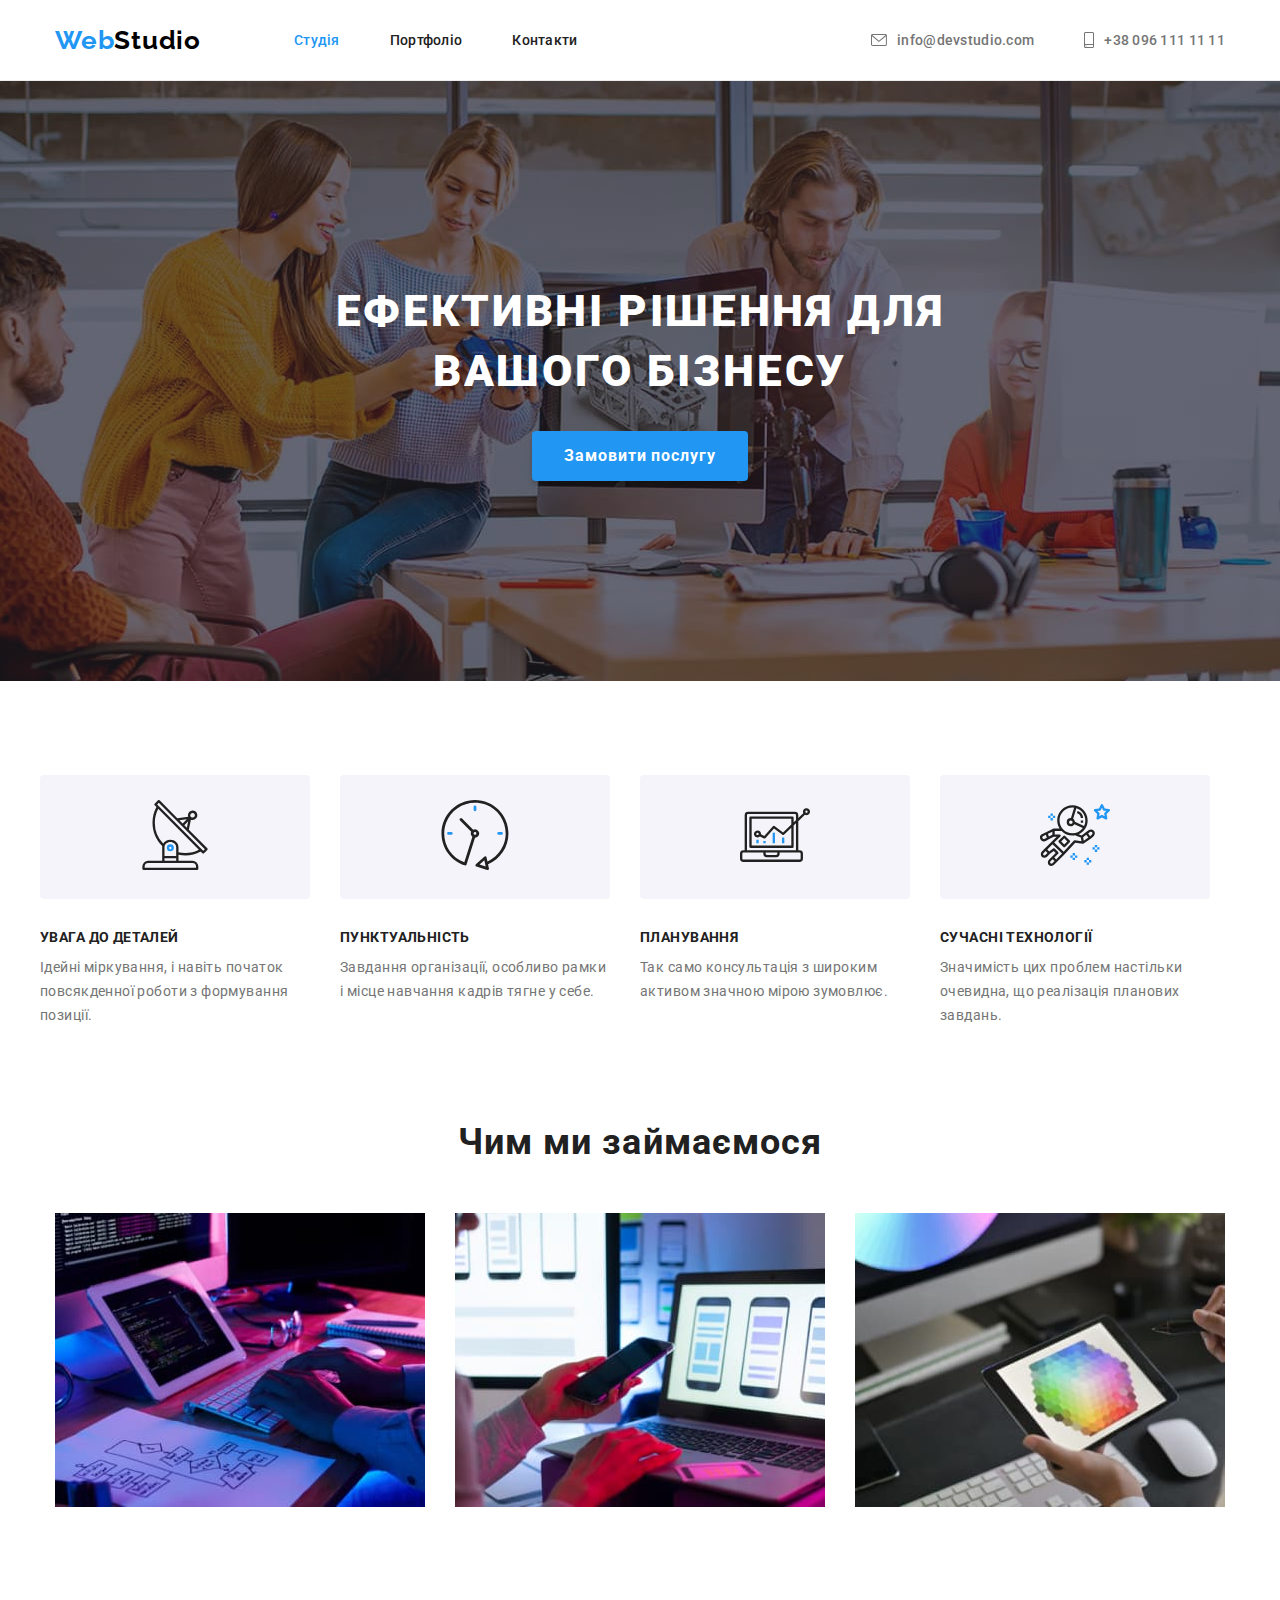
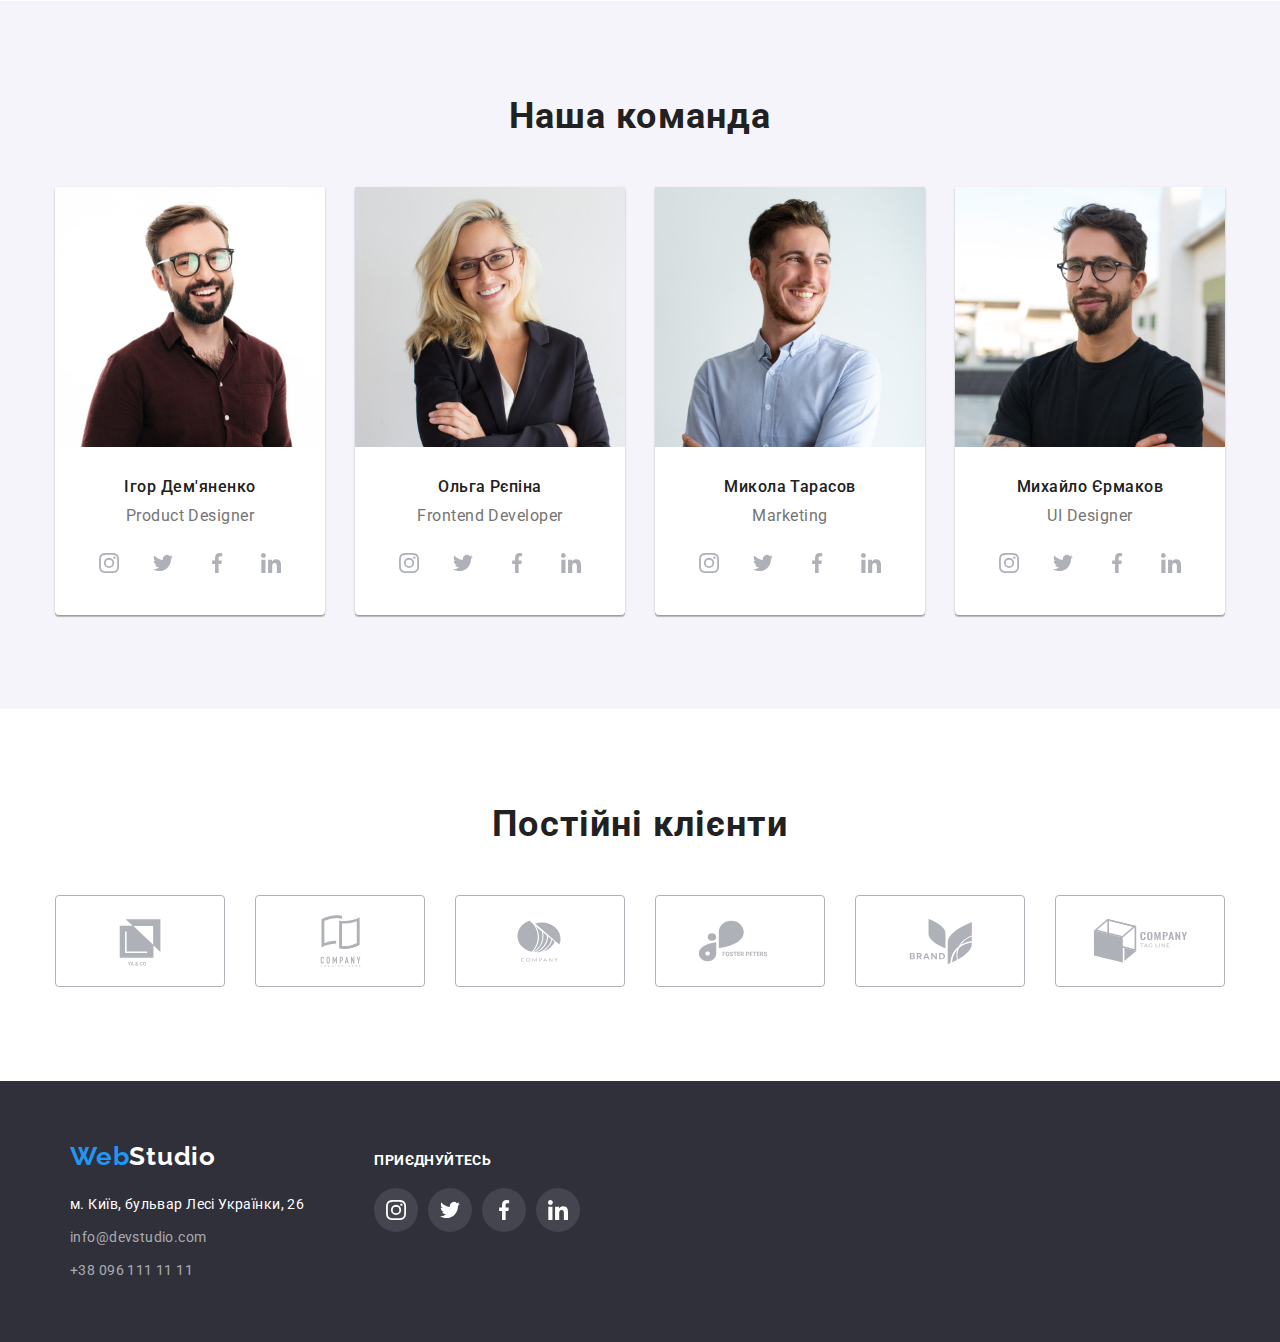
==== commit 7818be10: "виправлення помилорк" ====
--- a/index.html
+++ b/index.html
@@ -516,48 +516,48 @@
           <h3 class="social-title-footer">приєднуйтесь</h3>
           <div class="social-container-footer">
             <ul class="social-list list">
-              <li class="social-item social-item-footer">
+              <li class="social-item">
                 <a
                   href="#"
                   target="_blank"
                   rel="noopener noreferrer nofollow"
-                  class="social-link link"
+                  class="social-link social-link-footer link"
                 >
                   <svg class="social-icon-footer" width="20" height="20">
                     <use href="./images/icons.svg#instagram"></use>
                   </svg>
                 </a>
               </li>
-              <li class="social-item social-item-footer">
+              <li class="social-item">
                 <a
                   href="#"
                   target="_blank"
                   rel="noopener noreferrer nofollow"
-                  class="social-link link"
+                  class="social-link social-link-footer link"
                 >
                   <svg class="social-icon-footer" width="20" height="20">
                     <use href="./images/icons.svg#twitter"></use>
                   </svg>
                 </a>
               </li>
-              <li class="social-item social-item-footer">
+              <li class="social-item">
                 <a
                   href="#"
                   target="_blank"
                   rel="noopener noreferrer nofollow"
-                  class="social-link link"
+                  class="social-link social-link-footer link"
                 >
                   <svg class="social-icon-footer" width="20" height="20">
                     <use href="./images/icons.svg#facebook"></use>
                   </svg>
                 </a>
               </li>
-              <li class="social-item social-item-footer">
+              <li class="social-item">
                 <a
                   href="#"
                   target="_blank"
                   rel="noopener noreferrer nofollow"
-                  class="social-link link"
+                  class="social-link social-link-footer link"
                 >
                   <svg class="social-icon-footer" width="20" height="20">
                     <use href="./images/icons.svg#linkedin"></use>
--- a/css/styles.css
+++ b/css/styles.css
@@ -13,6 +13,13 @@
 
 /* General style */
 
+a {
+  text-decoration: none;
+  color: inherit;
+  font-family: inherit;
+  padding: 0;
+}
+
 h1,
 h2,
 h3,
@@ -147,7 +154,8 @@
 }
 
 .header-contacts {
-   display: flex;
+  display: flex;
+  align-items: center;
   font-weight: 500;
   font-size: 14px;
   line-height: calc(16 / 14);
@@ -377,14 +385,6 @@
 .social-item {
   width: 44px;
   height: 44px;
-  border-radius: 50%;
-  background-color: var(--background-color);
-  color: var(--icon-color);
-}
-
-.social-item:hover,
-.social-item:focus {
-  background-color: var(--accent-color);
 }
 
 .social-item:not(:last-child) {
@@ -398,14 +398,21 @@
   width: 100%;
   height: 100%;
   color: var(--icon-color);
+  background-color: var(--background-color);
+  border-radius: 50%;
+}
+
+.social-link:hover,
+.social-link:focus {
+  background-color: var(--accent-color);
 }
 
 .social-icon {
   fill: currentColor;
 }
 
-.social-item:hover .social-icon,
-.social-item:focus .social-icon {
+.social-link:hover .social-icon,
+.social-link:focus .social-icon {
   fill: var(--accent-color-text);
 }
 
@@ -481,6 +488,8 @@
 .button-filter:focus {
   background-color: var(--accent-color);
   color: var(--accent-color-text);
+  box-shadow: 0px 3px 1px rgba(0, 0, 0, 0.1), 0px 1px 2px rgba(0, 0, 0, 0.08),
+    0px 2px 2px rgba(0, 0, 0, 0.12);
 }
 
 .projects-list {
@@ -522,6 +531,7 @@
   font-size: 16px;
   line-height: 30px;
   letter-spacing: 0.03em;
+  color: inherit;
 }
 
 /* footer */
@@ -589,13 +599,7 @@
   color: var(--accent-color-text);
 }
 
-.social-container-footer {
-}
-
-.social-item-footer {
-  width: 44px;
-  height: 44px;
-  border-radius: 50%;
+.social-link-footer {
   background-color: rgba(255, 255, 255, 0.1);
   color: var(--background-color);
 }
